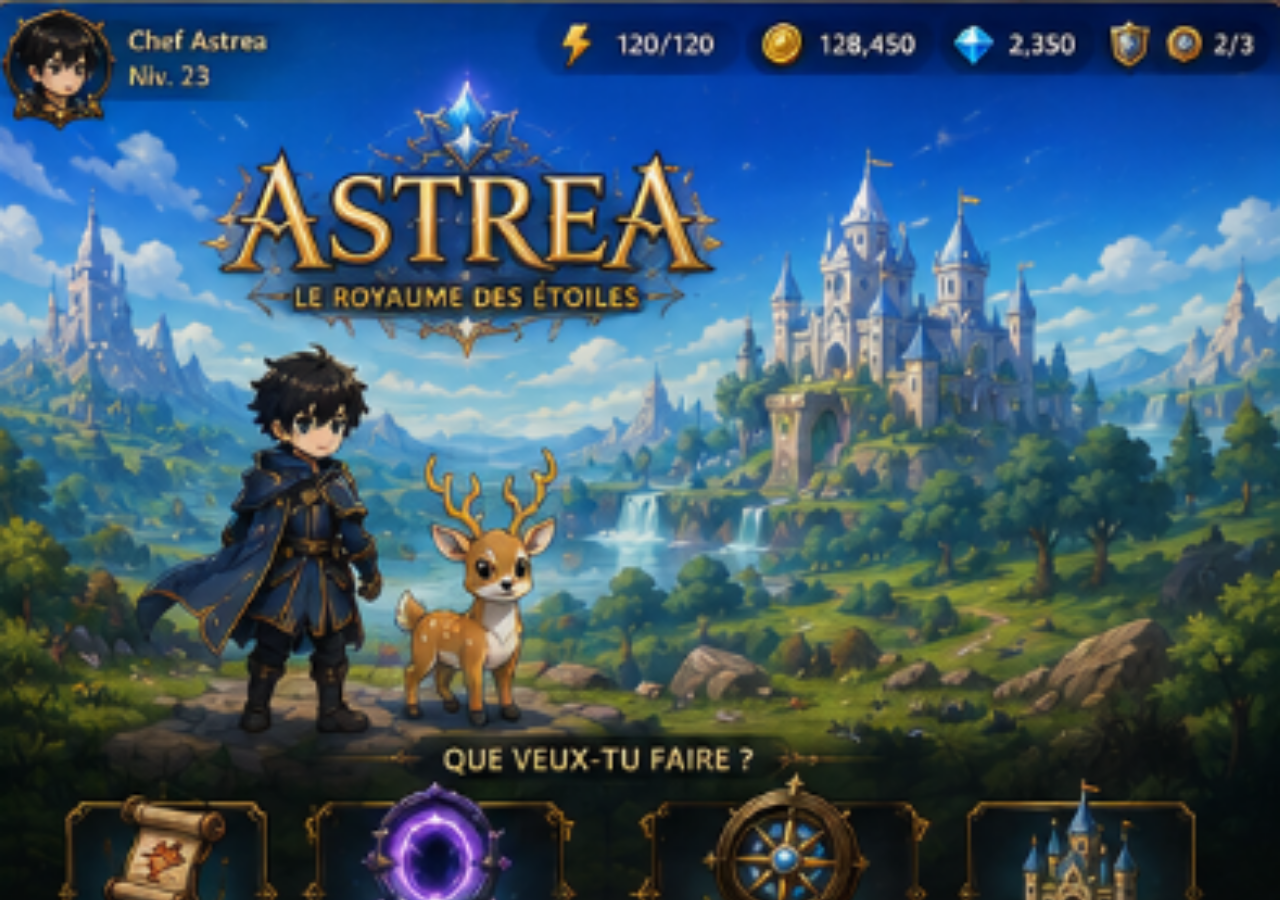
==== index.html @ 2fd3543c "Add files via upload" ====
<!doctype html>
<html lang="fr">
<head>
  <meta charset="UTF-8">
  <meta name="viewport" content="width=device-width, initial-scale=1, viewport-fit=cover">
  <meta name="theme-color" content="#06162b">
  <meta name="color-scheme" content="dark">
  <title>Astrea — Le Royaume des Étoiles</title>
  <link rel="stylesheet" href="styles.css">
</head>
<body>
  <main class="home-screen" aria-label="Accueil d’Astrea — Le Royaume des Étoiles">
    <img
      class="home-screen__image"
      src="assets/astrea-home.png"
      alt="Page d’accueil d’Astrea — Le Royaume des Étoiles"
      width="393"
      height="310"
      draggable="false"
    >
  </main>
  <script src="script.js"></script>
</body>
</html>
---- styles.css ----
:root {
  color-scheme: dark;
  background: #06162b;
}

* {
  box-sizing: border-box;
}

html,
body {
  width: 100%;
  height: 100%;
  margin: 0;
  overflow: hidden;
  background: #06162b;
}

body {
  min-height: 100svh;
}

.home-screen {
  display: grid;
  width: 100vw;
  height: 100vh;
  height: 100svh;
  place-items: center;
  overflow: hidden;
}

.home-screen__image {
  display: block;
  width: 100%;
  height: 100%;
  object-fit: contain;
  object-position: center;
  user-select: none;
  -webkit-user-drag: none;
}
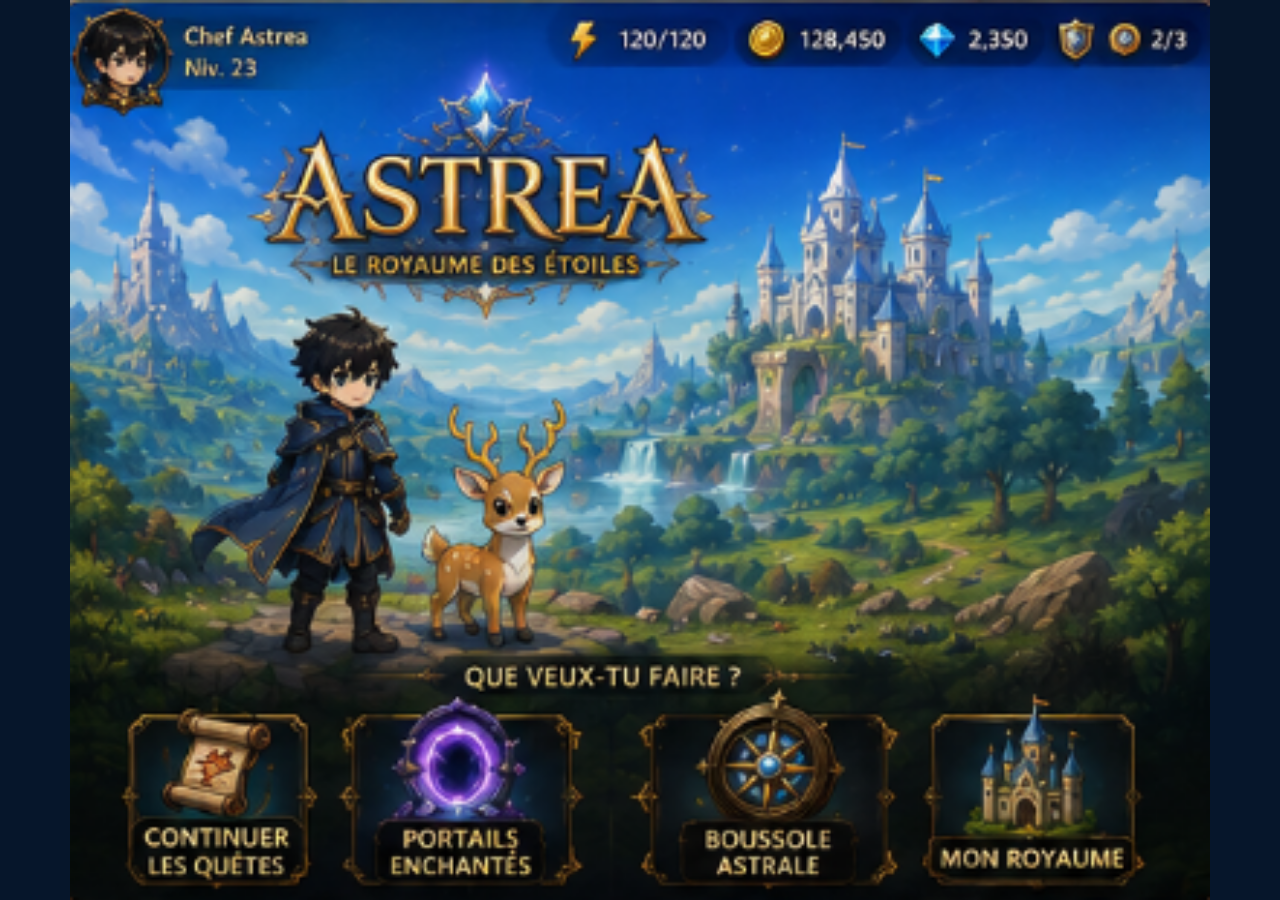
==== commit 751ccc66: "Add files via upload" ====
--- a/index.html
+++ b/index.html
@@ -4,21 +4,21 @@
   <meta charset="UTF-8">
   <meta name="viewport" content="width=device-width, initial-scale=1, viewport-fit=cover">
   <meta name="theme-color" content="#06162b">
-  <meta name="color-scheme" content="dark">
   <title>Astrea — Le Royaume des Étoiles</title>
-  <link rel="stylesheet" href="styles.css">
+  <link rel="stylesheet" href="styles.css?v=2">
 </head>
 <body>
-  <main class="home-screen" aria-label="Accueil d’Astrea — Le Royaume des Étoiles">
-    <img
-      class="home-screen__image"
-      src="assets/astrea-home.png"
-      alt="Page d’accueil d’Astrea — Le Royaume des Étoiles"
-      width="393"
-      height="310"
-      draggable="false"
-    >
+  <main class="screen" aria-label="Accueil d’Astrea — Le Royaume des Étoiles">
+    <div class="screen__frame">
+      <img
+        class="screen__image"
+        src="assets/astrea-home.png"
+        alt="Page d’accueil d’Astrea — Le Royaume des Étoiles"
+        width="393"
+        height="310"
+        draggable="false"
+      >
+    </div>
   </main>
-  <script src="script.js"></script>
 </body>
 </html>
--- a/styles.css
+++ b/styles.css
@@ -1,5 +1,4 @@
 :root {
-  color-scheme: dark;
   background: #06162b;
 }
 
@@ -10,31 +9,39 @@
 html,
 body {
   width: 100%;
+  min-width: 100%;
   height: 100%;
+  min-height: 100%;
   margin: 0;
   overflow: hidden;
   background: #06162b;
 }
 
-body {
-  min-height: 100svh;
-}
-
-.home-screen {
+.screen {
   display: grid;
   width: 100vw;
   height: 100vh;
-  height: 100svh;
+  height: 100dvh;
   place-items: center;
   overflow: hidden;
 }
 
-.home-screen__image {
+/*
+  La référence mesure 393 × 310.
+  Le cadre conserve strictement ce ratio et choisit la plus grande taille
+  qui tient entièrement dans la fenêtre : aucune coupe, aucun étirement.
+*/
+.screen__frame {
+  width: min(100vw, calc(100vh * 393 / 310));
+  width: min(100vw, calc(100dvh * 393 / 310));
+  aspect-ratio: 393 / 310;
+  flex: none;
+}
+
+.screen__image {
   display: block;
   width: 100%;
   height: 100%;
-  object-fit: contain;
-  object-position: center;
   user-select: none;
   -webkit-user-drag: none;
 }
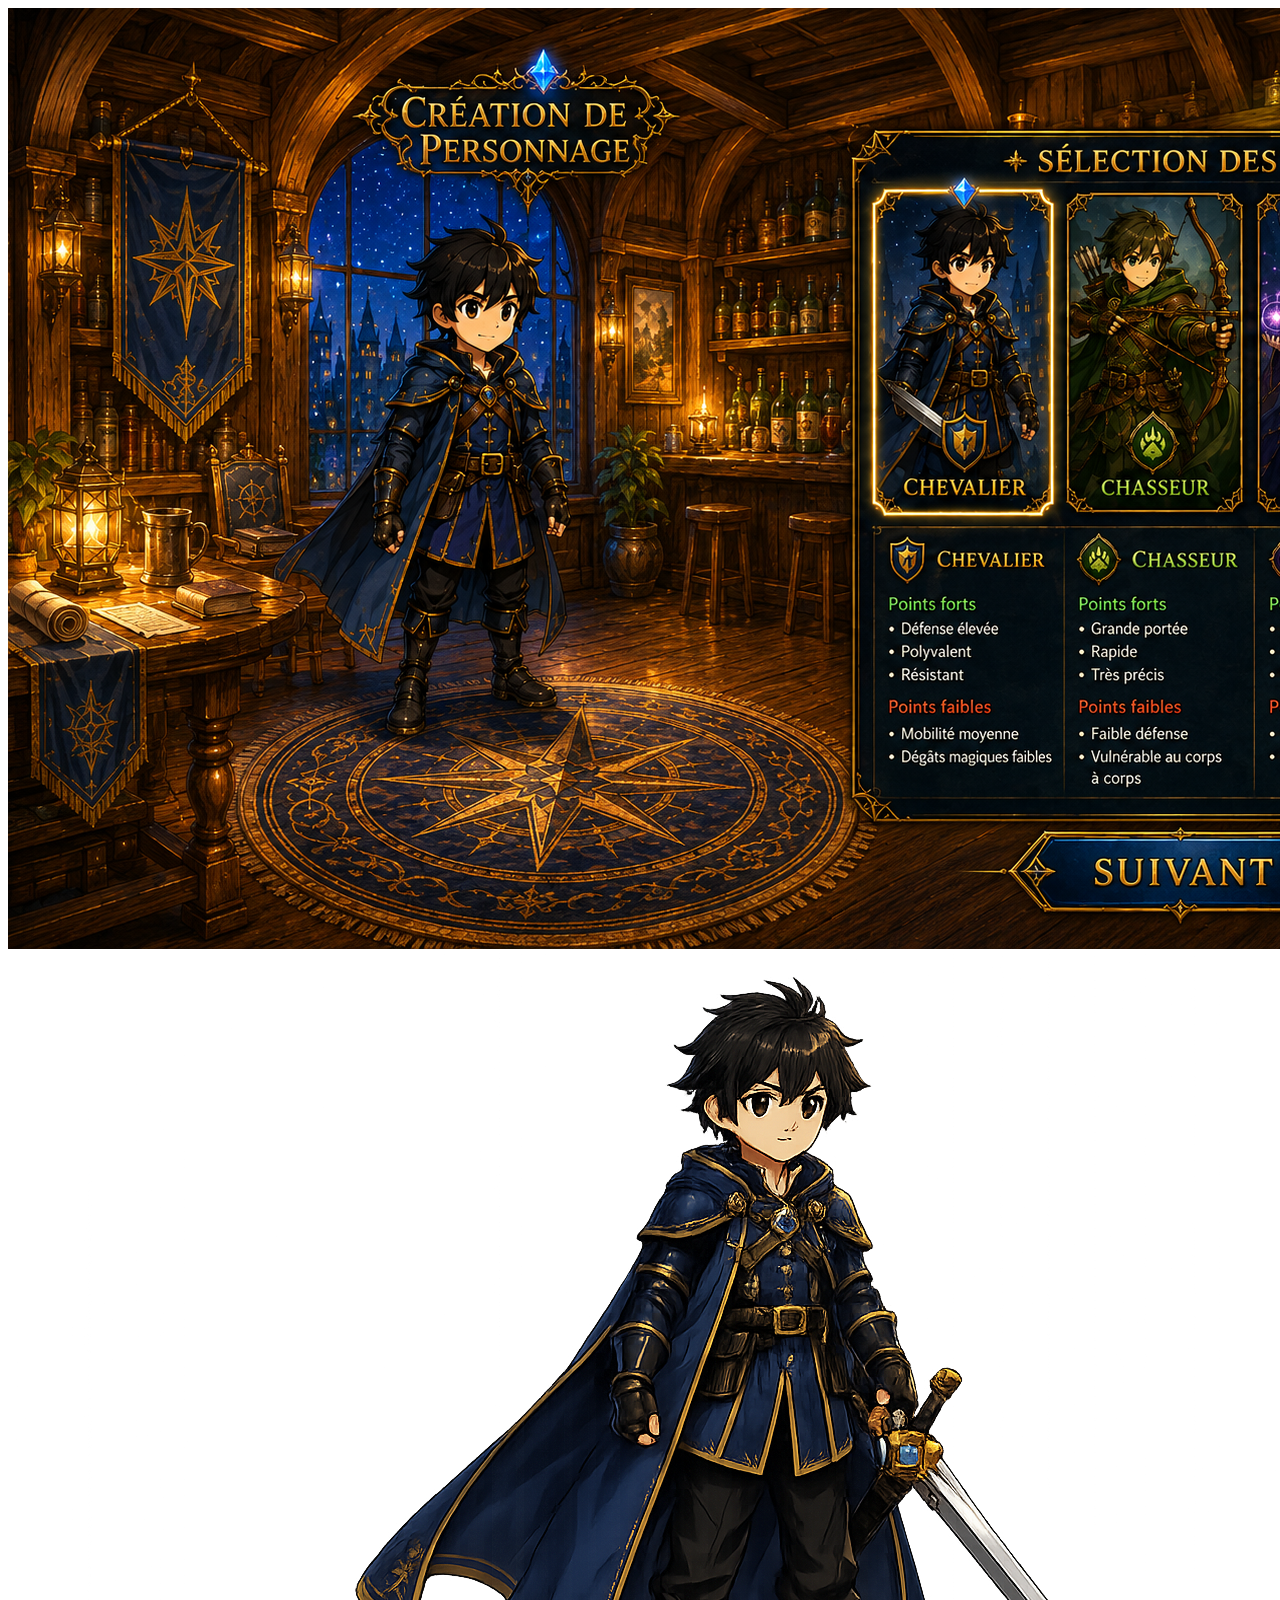
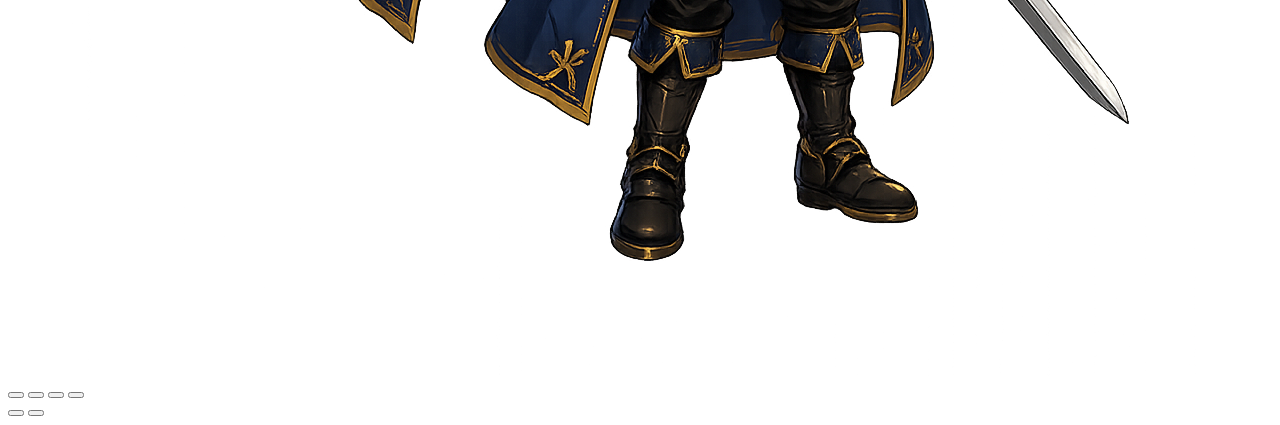
==== commit 1307d9a3: "Add files via upload" ====
--- a/index.html
+++ b/index.html
@@ -1,24 +1,48 @@
 <!doctype html>
 <html lang="fr">
 <head>
-  <meta charset="UTF-8">
-  <meta name="viewport" content="width=device-width, initial-scale=1, viewport-fit=cover">
-  <meta name="theme-color" content="#06162b">
-  <title>Astrea — Le Royaume des Étoiles</title>
-  <link rel="stylesheet" href="styles.css?v=2">
+  <meta charset="utf-8" />
+  <meta name="viewport" content="width=device-width, initial-scale=1" />
+  <meta name="theme-color" content="#07152a" />
+  <title>Astrea — Sélection des classes</title>
+  <link rel="stylesheet" href="styles.css" />
 </head>
 <body>
-  <main class="screen" aria-label="Accueil d’Astrea — Le Royaume des Étoiles">
-    <div class="screen__frame">
+  <main class="page" aria-label="Création de personnage Astrea">
+    <section class="game" id="game" aria-label="Sélection des classes">
       <img
-        class="screen__image"
-        src="assets/astrea-home.png"
-        alt="Page d’accueil d’Astrea — Le Royaume des Étoiles"
-        width="393"
-        height="310"
+        class="background"
+        src="assets/background-character-selection.png"
+        alt="Écran de création de personnage dans une taverne, avec quatre classes à sélectionner"
         draggable="false"
-      >
-    </div>
+      />
+
+      <div class="stage-glow" id="stageGlow" aria-hidden="true"></div>
+
+      <div class="character-stage" aria-live="polite">
+        <img
+          id="selectedCharacter"
+          class="character character--knight"
+          src="assets/class-knight.png"
+          alt="Chevalier sélectionné"
+          draggable="false"
+        />
+      </div>
+
+      <div class="class-buttons" aria-label="Choisir une classe">
+        <button class="class-hitbox is-selected" data-class="knight" aria-label="Sélectionner le Chevalier" aria-pressed="true"></button>
+        <button class="class-hitbox" data-class="hunter" aria-label="Sélectionner le Chasseur" aria-pressed="false"></button>
+        <button class="class-hitbox" data-class="wizard" aria-label="Sélectionner le Sorcier" aria-pressed="false"></button>
+        <button class="class-hitbox" data-class="sage" aria-label="Sélectionner le Sage" aria-pressed="false"></button>
+      </div>
+
+      <button class="nav-hitbox nav-hitbox--next" id="nextButton" aria-label="Valider la classe et continuer"></button>
+      <button class="nav-hitbox nav-hitbox--back" id="backButton" aria-label="Retour"></button>
+
+      <div class="toast" id="toast" role="status" aria-live="polite"></div>
+    </section>
   </main>
+
+  <script src="script.js"></script>
 </body>
 </html>
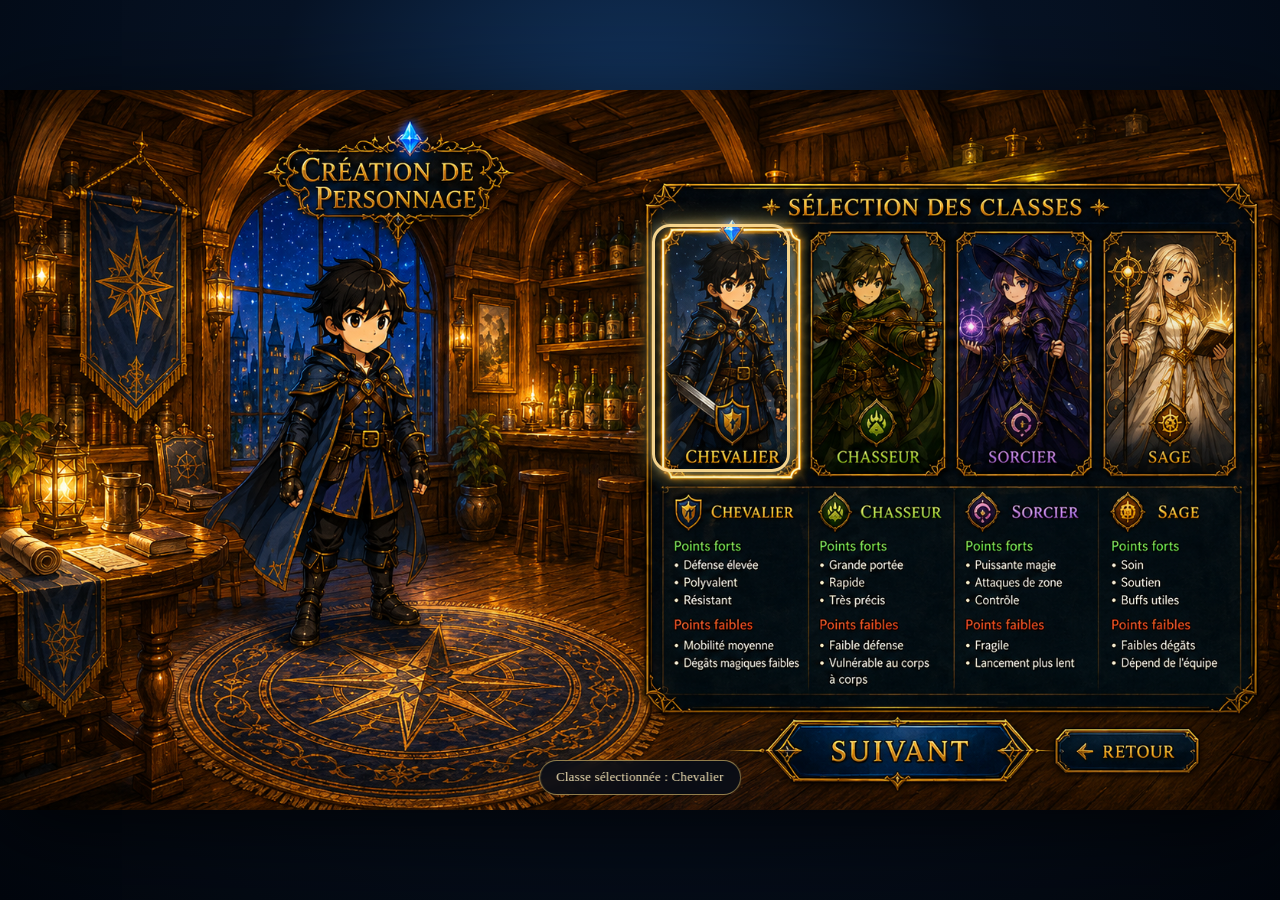
==== commit 45cc3e72: "Add files via upload" ====
--- a/index.html
+++ b/index.html
@@ -1,48 +1,35 @@
 <!doctype html>
 <html lang="fr">
 <head>
-  <meta charset="utf-8" />
-  <meta name="viewport" content="width=device-width, initial-scale=1" />
-  <meta name="theme-color" content="#07152a" />
+  <meta charset="utf-8">
+  <meta name="viewport" content="width=device-width, initial-scale=1">
   <title>Astrea — Sélection des classes</title>
-  <link rel="stylesheet" href="styles.css" />
+  <meta name="theme-color" content="#07152a">
+  <link rel="stylesheet" href="css/styles.css">
 </head>
 <body>
-  <main class="page" aria-label="Création de personnage Astrea">
-    <section class="game" id="game" aria-label="Sélection des classes">
-      <img
-        class="background"
-        src="assets/background-character-selection.png"
-        alt="Écran de création de personnage dans une taverne, avec quatre classes à sélectionner"
-        draggable="false"
-      />
+  <main class="app-shell">
+    <section class="screen screen--class" aria-label="Création de personnage">
+      <div class="screen-bg" style="background-image:url('assets/background-character-selection.png')"></div>
 
-      <div class="stage-glow" id="stageGlow" aria-hidden="true"></div>
-
-      <div class="character-stage" aria-live="polite">
-        <img
-          id="selectedCharacter"
-          class="character character--knight"
-          src="assets/class-knight.png"
-          alt="Chevalier sélectionné"
-          draggable="false"
-        />
+      <div class="stage-mask" id="stageMask" aria-hidden="true"></div>
+      <div class="hero-stage" aria-live="polite">
+        <img id="heroImage" class="hero-image hero-image--hidden" alt="">
       </div>
 
-      <div class="class-buttons" aria-label="Choisir une classe">
-        <button class="class-hitbox is-selected" data-class="knight" aria-label="Sélectionner le Chevalier" aria-pressed="true"></button>
-        <button class="class-hitbox" data-class="hunter" aria-label="Sélectionner le Chasseur" aria-pressed="false"></button>
-        <button class="class-hitbox" data-class="wizard" aria-label="Sélectionner le Sorcier" aria-pressed="false"></button>
-        <button class="class-hitbox" data-class="sage" aria-label="Sélectionner le Sage" aria-pressed="false"></button>
+      <div class="hotspots hotspots--classes" aria-label="Choix de la classe">
+        <button class="hotspot class-card is-selected" data-class="knight" aria-label="Choisir le Chevalier" title="Choisir le Chevalier"></button>
+        <button class="hotspot class-card" data-class="hunter" aria-label="Choisir le Chasseur" title="Choisir le Chasseur"></button>
+        <button class="hotspot class-card" data-class="wizard" aria-label="Choisir le Sorcier" title="Choisir le Sorcier"></button>
+        <button class="hotspot class-card" data-class="sage" aria-label="Choisir le Sage" title="Choisir le Sage"></button>
       </div>
 
-      <button class="nav-hitbox nav-hitbox--next" id="nextButton" aria-label="Valider la classe et continuer"></button>
-      <button class="nav-hitbox nav-hitbox--back" id="backButton" aria-label="Retour"></button>
+      <button id="nextButton" class="hotspot nav-button nav-button--next" aria-label="Continuer vers la sélection du compagnon" title="Continuer"></button>
+      <button id="backButton" class="hotspot nav-button nav-button--back" aria-label="Retour" title="Retour"></button>
 
-      <div class="toast" id="toast" role="status" aria-live="polite"></div>
+      <div class="selection-chip" id="selectionChip">Classe sélectionnée : Chevalier</div>
     </section>
   </main>
-
-  <script src="script.js"></script>
+  <script src="js/class-selection.js"></script>
 </body>
 </html>
--- a/css/styles.css
+++ b/css/styles.css
@@ -0,0 +1,182 @@
+
+:root {
+  --gold: #ffd77b;
+  --gold-soft: rgba(255, 218, 114, .55);
+  --focus: #fff0b3;
+  --bg: #02060d;
+}
+* { box-sizing: border-box; }
+html, body { margin: 0; min-height: 100%; background: #02060d; }
+body {
+  font-family: Georgia, "Times New Roman", serif;
+  overflow: hidden;
+}
+button { font: inherit; }
+.app-shell {
+  min-height: 100vh;
+  display: grid;
+  place-items: center;
+  background: radial-gradient(circle at 50% 20%, #143a69 0%, #061224 40%, #02060d 100%);
+}
+.screen {
+  position: relative;
+  width: min(100vw, calc(100vh * 1672 / 941));
+  aspect-ratio: 1672 / 941;
+  overflow: hidden;
+  box-shadow: 0 20px 80px rgba(0,0,0,.7);
+  background: #081526;
+  isolation: isolate;
+}
+.screen-bg {
+  position: absolute;
+  inset: 0;
+  background-repeat: no-repeat;
+  background-position: center;
+  background-size: cover;
+  pointer-events: none;
+}
+.hero-stage {
+  position: absolute;
+  left: 6.2%;
+  top: 16.5%;
+  width: 41%;
+  height: 63.2%;
+  z-index: 2;
+  pointer-events: none;
+}
+.hero-stage--pet {
+  left: 8.2%;
+  top: 22.5%;
+  width: 33%;
+  height: 52%;
+}
+.stage-mask {
+  position: absolute;
+  left: 8%;
+  top: 14.5%;
+  width: 36%;
+  height: 60%;
+  border-radius: 30px;
+  opacity: 0;
+  z-index: 1;
+  pointer-events: none;
+  transition: opacity .22s ease, background .22s ease;
+  background: radial-gradient(circle at 50% 45%, rgba(6,10,20,.98) 0%, rgba(6,10,20,.96) 54%, rgba(6,10,20,.75) 72%, rgba(6,10,20,0) 100%);
+  filter: blur(1px);
+}
+.stage-mask.is-visible { opacity: 1; }
+.stage-mask--pet {
+  left: 8.5%;
+  top: 20%;
+  width: 30%;
+  height: 46%;
+  background: radial-gradient(circle at 50% 45%, rgba(42,20,4,.98) 0%, rgba(42,20,4,.94) 56%, rgba(42,20,4,.55) 74%, rgba(42,20,4,0) 100%);
+}
+.hero-image {
+  position: absolute;
+  left: 50%;
+  bottom: 0;
+  transform: translateX(-50%);
+  filter: drop-shadow(0 18px 18px rgba(0,0,0,.55));
+  transition: opacity .18s ease, transform .18s ease;
+}
+.hero-image--hidden { opacity: 0; }
+.hero-image.is-visible { opacity: 1; }
+.hero-image[data-class="hunter"] { height: 97%; width: auto; left: 49%; }
+.hero-image[data-class="wizard"] { height: 100%; width: auto; left: 51%; }
+.hero-image[data-class="sage"] { height: 100%; width: auto; left: 50%; }
+.hero-image[data-pet="tiger"] { height: 86%; width: auto; left: 50%; }
+.hero-image[data-pet="gelapuf"] { height: 88%; width: auto; left: 50%; }
+.hero-image[data-pet="deer"] { height: 92%; width: auto; left: 50%; }
+
+.hotspot {
+  position: absolute;
+  background: transparent;
+  border: 0;
+  padding: 0;
+  margin: 0;
+  cursor: pointer;
+  z-index: 5;
+  border-radius: 18px;
+  -webkit-tap-highlight-color: transparent;
+}
+.hotspot:focus-visible {
+  outline: 3px solid var(--focus);
+  outline-offset: 2px;
+}
+.class-card, .pet-card {
+  top: 18.6%;
+  width: 10.8%;
+  height: 34.5%;
+}
+.class-card:nth-child(1) { left: 50.9%; }
+.class-card:nth-child(2) { left: 62.4%; }
+.class-card:nth-child(3) { left: 73.9%; }
+.class-card:nth-child(4) { left: 85.0%; }
+.pet-card {
+  top: 19.8%;
+  height: 33.2%;
+  width: 14.6%;
+}
+.pet-card:nth-child(1) { left: 48.1%; }
+.pet-card:nth-child(2) { left: 63.4%; }
+.pet-card:nth-child(3) { left: 78.5%; }
+.class-card::after, .pet-card::after, .nav-button::after {
+  content: "";
+  position: absolute;
+  inset: 0;
+  border-radius: inherit;
+  transition: opacity .18s ease, box-shadow .18s ease, background .18s ease;
+  opacity: 0;
+}
+.class-card:hover::after,
+.class-card:focus-visible::after,
+.class-card.is-selected::after,
+.pet-card:hover::after,
+.pet-card:focus-visible::after,
+.pet-card.is-selected::after {
+  opacity: 1;
+  box-shadow: inset 0 0 0 3px rgba(255,221,146,.95), 0 0 22px rgba(255,211,97,.6), 0 0 10px rgba(96,164,255,.25);
+  background: linear-gradient(180deg, rgba(255,240,192,.06), rgba(8,13,31,.02));
+}
+.class-card:not(.is-selected), .pet-card:not(.is-selected) {
+  background: rgba(0,0,0,.05);
+}
+.nav-button--next {
+  left: 59.6%;
+  top: 86.2%;
+  width: 20.3%;
+  height: 9.15%;
+  border-radius: 999px;
+}
+.nav-button--back {
+  left: 81.2%;
+  top: 87.45%;
+  width: 11.8%;
+  height: 6.9%;
+  border-radius: 999px;
+}
+.nav-button:hover::after, .nav-button:focus-visible::after {
+  opacity: 1;
+  box-shadow: inset 0 0 0 2px rgba(255,222,139,.9), 0 0 18px rgba(255,205,82,.5);
+}
+.selection-chip {
+  position: absolute;
+  left: 50%;
+  bottom: 2.1%;
+  transform: translateX(-50%);
+  z-index: 9;
+  padding: .55rem 1rem;
+  max-width: 70%;
+  background: rgba(5,12,24,.84);
+  color: #fcebbb;
+  border: 1px solid rgba(255,218,123,.55);
+  border-radius: 999px;
+  font-size: clamp(12px, 1vw, 17px);
+  letter-spacing: .02em;
+  text-align: center;
+  backdrop-filter: blur(4px);
+}
+@media (max-width: 980px) {
+  .selection-chip { bottom: 1.5%; max-width: 86%; }
+}
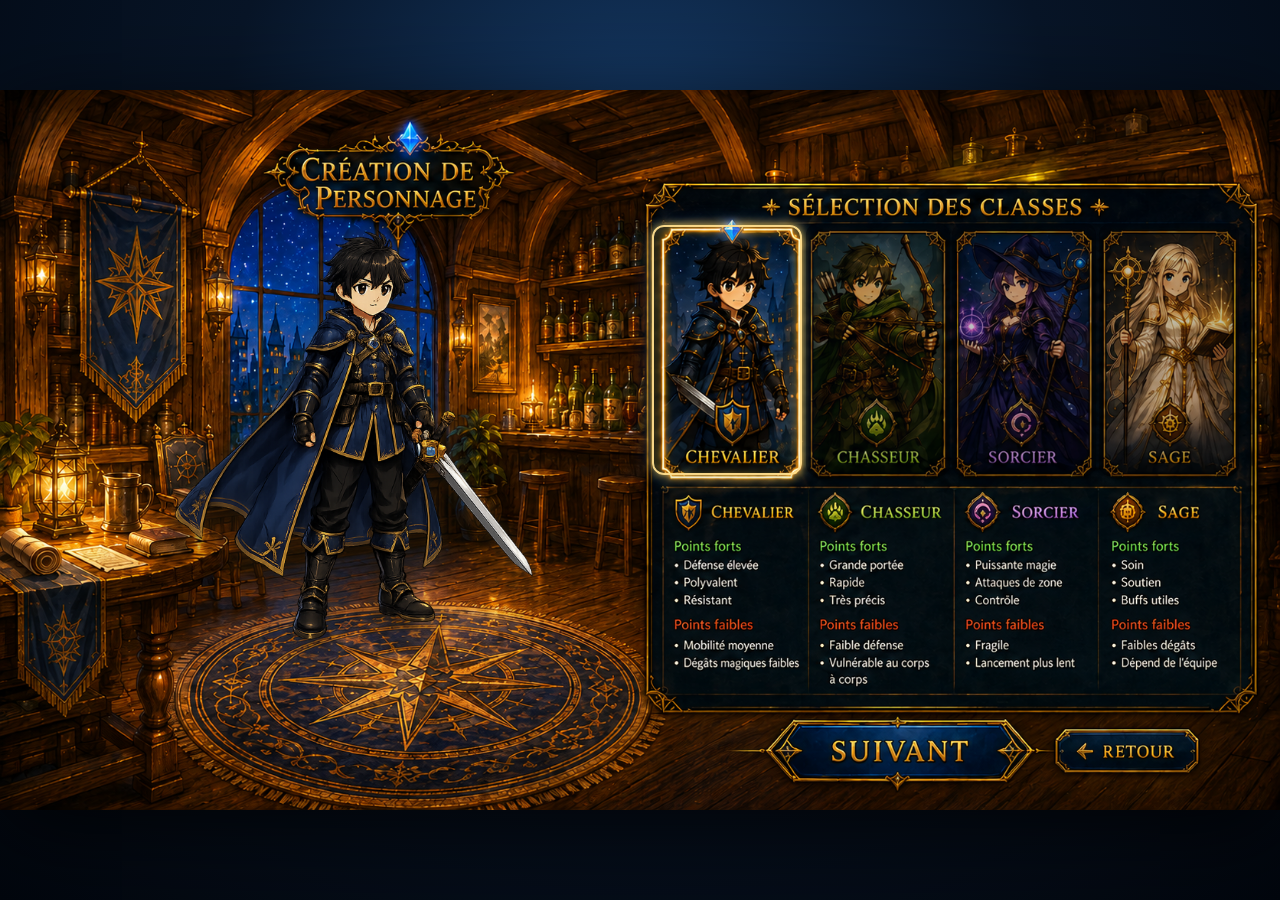
==== commit 37941c69: "Add files via upload" ====
--- a/index.html
+++ b/index.html
@@ -3,31 +3,37 @@
 <head>
   <meta charset="utf-8">
   <meta name="viewport" content="width=device-width, initial-scale=1">
+  <meta name="theme-color" content="#07152a">
   <title>Astrea — Sélection des classes</title>
-  <meta name="theme-color" content="#07152a">
   <link rel="stylesheet" href="css/styles.css">
 </head>
 <body>
   <main class="app-shell">
     <section class="screen screen--class" aria-label="Création de personnage">
-      <div class="screen-bg" style="background-image:url('assets/background-character-selection.png')"></div>
+      <div class="screen-bg screen-bg--class" aria-hidden="true"></div>
 
-      <div class="stage-mask" id="stageMask" aria-hidden="true"></div>
       <div class="hero-stage" aria-live="polite">
-        <img id="heroImage" class="hero-image hero-image--hidden" alt="">
+        <img
+          id="heroImage"
+          class="hero-image is-visible"
+          src="assets/class-knight.png"
+          data-class="knight"
+          alt="Chevalier sélectionné"
+          draggable="false"
+        >
       </div>
 
-      <div class="hotspots hotspots--classes" aria-label="Choix de la classe">
-        <button class="hotspot class-card is-selected" data-class="knight" aria-label="Choisir le Chevalier" title="Choisir le Chevalier"></button>
-        <button class="hotspot class-card" data-class="hunter" aria-label="Choisir le Chasseur" title="Choisir le Chasseur"></button>
-        <button class="hotspot class-card" data-class="wizard" aria-label="Choisir le Sorcier" title="Choisir le Sorcier"></button>
-        <button class="hotspot class-card" data-class="sage" aria-label="Choisir le Sage" title="Choisir le Sage"></button>
+      <div class="hotspots hotspots--classes" aria-label="Choisir une classe">
+        <button class="hotspot class-card is-selected" data-class="knight" aria-label="Choisir le Chevalier" aria-pressed="true"></button>
+        <button class="hotspot class-card" data-class="hunter" aria-label="Choisir le Chasseur" aria-pressed="false"></button>
+        <button class="hotspot class-card" data-class="wizard" aria-label="Choisir le Sorcier" aria-pressed="false"></button>
+        <button class="hotspot class-card" data-class="sage" aria-label="Choisir le Sage" aria-pressed="false"></button>
       </div>
 
-      <button id="nextButton" class="hotspot nav-button nav-button--next" aria-label="Continuer vers la sélection du compagnon" title="Continuer"></button>
-      <button id="backButton" class="hotspot nav-button nav-button--back" aria-label="Retour" title="Retour"></button>
+      <button id="nextButton" class="hotspot nav-button nav-button--next" aria-label="Continuer vers la sélection du compagnon"></button>
+      <button id="backButton" class="hotspot nav-button nav-button--back" aria-label="Retour"></button>
 
-      <div class="selection-chip" id="selectionChip">Classe sélectionnée : Chevalier</div>
+      <p id="selectionStatus" class="sr-only" aria-live="polite">Chevalier sélectionné</p>
     </section>
   </main>
   <script src="js/class-selection.js"></script>
--- a/css/styles.css
+++ b/css/styles.css
@@ -1,134 +1,187 @@
-
 :root {
   --gold: #ffd77b;
-  --gold-soft: rgba(255, 218, 114, .55);
-  --focus: #fff0b3;
-  --bg: #02060d;
-}
-* { box-sizing: border-box; }
-html, body { margin: 0; min-height: 100%; background: #02060d; }
+  --focus: #fff2b6;
+}
+
+* {
+  box-sizing: border-box;
+}
+
+html,
 body {
+  width: 100%;
+  min-height: 100%;
+  margin: 0;
+  background: #02060d;
+}
+
+body {
+  overflow: hidden;
   font-family: Georgia, "Times New Roman", serif;
-  overflow: hidden;
-}
-button { font: inherit; }
+}
+
+button {
+  font: inherit;
+}
+
 .app-shell {
   min-height: 100vh;
   display: grid;
   place-items: center;
-  background: radial-gradient(circle at 50% 20%, #143a69 0%, #061224 40%, #02060d 100%);
-}
+  background: radial-gradient(circle at 50% 18%, #153b69 0%, #071426 43%, #02060d 100%);
+}
+
 .screen {
   position: relative;
   width: min(100vw, calc(100vh * 1672 / 941));
   aspect-ratio: 1672 / 941;
   overflow: hidden;
-  box-shadow: 0 20px 80px rgba(0,0,0,.7);
+  isolation: isolate;
   background: #081526;
-  isolation: isolate;
-}
+  box-shadow: 0 20px 80px rgba(0, 0, 0, 0.72);
+  user-select: none;
+}
+
 .screen-bg {
   position: absolute;
   inset: 0;
+  z-index: 0;
   background-repeat: no-repeat;
   background-position: center;
   background-size: cover;
   pointer-events: none;
 }
+
+.screen-bg--class {
+  background-image: url("../assets/background-character-selection.png");
+}
+
+.screen--companion .screen-bg {
+  background-image: url("../assets/background-companion-selection.png") !important;
+}
+
+/* Tous les héros utilisent le même canevas transparent, la même hauteur et la
+   même ligne de sol. Les pieds restent donc alignés sur le tapis. */
 .hero-stage {
   position: absolute;
-  left: 6.2%;
-  top: 16.5%;
-  width: 41%;
-  height: 63.2%;
   z-index: 2;
+  left: 11.5%;
+  top: 14.8%;
+  width: 33%;
+  height: 64.2%;
   pointer-events: none;
-}
-.hero-stage--pet {
-  left: 8.2%;
-  top: 22.5%;
-  width: 33%;
-  height: 52%;
-}
-.stage-mask {
-  position: absolute;
-  left: 8%;
-  top: 14.5%;
-  width: 36%;
-  height: 60%;
-  border-radius: 30px;
-  opacity: 0;
-  z-index: 1;
-  pointer-events: none;
-  transition: opacity .22s ease, background .22s ease;
-  background: radial-gradient(circle at 50% 45%, rgba(6,10,20,.98) 0%, rgba(6,10,20,.96) 54%, rgba(6,10,20,.75) 72%, rgba(6,10,20,0) 100%);
-  filter: blur(1px);
-}
-.stage-mask.is-visible { opacity: 1; }
-.stage-mask--pet {
-  left: 8.5%;
-  top: 20%;
-  width: 30%;
-  height: 46%;
-  background: radial-gradient(circle at 50% 45%, rgba(42,20,4,.98) 0%, rgba(42,20,4,.94) 56%, rgba(42,20,4,.55) 74%, rgba(42,20,4,0) 100%);
-}
+  overflow: visible;
+}
+
 .hero-image {
   position: absolute;
   left: 50%;
   bottom: 0;
-  transform: translateX(-50%);
-  filter: drop-shadow(0 18px 18px rgba(0,0,0,.55));
-  transition: opacity .18s ease, transform .18s ease;
-}
-.hero-image--hidden { opacity: 0; }
-.hero-image.is-visible { opacity: 1; }
-.hero-image[data-class="hunter"] { height: 97%; width: auto; left: 49%; }
-.hero-image[data-class="wizard"] { height: 100%; width: auto; left: 51%; }
-.hero-image[data-class="sage"] { height: 100%; width: auto; left: 50%; }
-.hero-image[data-pet="tiger"] { height: 86%; width: auto; left: 50%; }
-.hero-image[data-pet="gelapuf"] { height: 88%; width: auto; left: 50%; }
-.hero-image[data-pet="deer"] { height: 92%; width: auto; left: 50%; }
+  height: 100%;
+  width: auto;
+  max-width: none;
+  transform: translateX(-50%) translateY(0.7%) scale(0.985);
+  transform-origin: 50% 92%;
+  opacity: 0;
+  object-fit: contain;
+  filter:
+    drop-shadow(0 17px 15px rgba(0, 0, 0, 0.56))
+    drop-shadow(0 0 7px rgba(255, 205, 102, 0.12));
+  transition: opacity 150ms ease, transform 180ms ease;
+}
+
+.hero-image.is-visible {
+  opacity: 1;
+  transform: translateX(-50%) translateY(0) scale(1);
+}
+
+/* Petits recentrages visuels, sans modifier la taille ni le niveau des pieds. */
+.hero-image[data-class="knight"] { left: 49%; }
+.hero-image[data-class="hunter"] { left: 50%; }
+.hero-image[data-class="wizard"] { left: 50.5%; }
+.hero-image[data-class="sage"] { left: 52%; }
 
 .hotspot {
   position: absolute;
+  z-index: 6;
+  margin: 0;
+  padding: 0;
+  border: 0;
   background: transparent;
-  border: 0;
-  padding: 0;
-  margin: 0;
   cursor: pointer;
-  z-index: 5;
-  border-radius: 18px;
   -webkit-tap-highlight-color: transparent;
 }
+
 .hotspot:focus-visible {
   outline: 3px solid var(--focus);
   outline-offset: 2px;
 }
-.class-card, .pet-card {
-  top: 18.6%;
-  width: 10.8%;
-  height: 34.5%;
-}
-.class-card:nth-child(1) { left: 50.9%; }
-.class-card:nth-child(2) { left: 62.4%; }
-.class-card:nth-child(3) { left: 73.9%; }
-.class-card:nth-child(4) { left: 85.0%; }
-.pet-card {
-  top: 19.8%;
-  height: 33.2%;
-  width: 14.6%;
-}
-.pet-card:nth-child(1) { left: 48.1%; }
-.pet-card:nth-child(2) { left: 63.4%; }
-.pet-card:nth-child(3) { left: 78.5%; }
-.class-card::after, .pet-card::after, .nav-button::after {
+
+/* Coordonnées recalées sur les quatre cadres visibles de l'image 1672 × 941. */
+.class-card {
+  top: 18.55%;
+  height: 35.05%;
+  border-radius: 12px;
+}
+
+.class-card:nth-child(1) {
+  left: 50.85%;
+  width: 11.85%;
+}
+
+.class-card:nth-child(2) {
+  left: 62.95%;
+  width: 11.30%;
+}
+
+.class-card:nth-child(3) {
+  left: 74.35%;
+  width: 11.30%;
+}
+
+.class-card:nth-child(4) {
+  left: 85.85%;
+  width: 10.95%;
+}
+
+.class-card::before,
+.class-card::after,
+.pet-card::before,
+.pet-card::after,
+.nav-button::after {
   content: "";
   position: absolute;
   inset: 0;
   border-radius: inherit;
-  transition: opacity .18s ease, box-shadow .18s ease, background .18s ease;
-  opacity: 0;
-}
+  pointer-events: none;
+  transition: opacity 150ms ease, box-shadow 150ms ease, background 150ms ease;
+}
+
+/* Le cadre du chevalier est déjà lumineux dans l'illustration. Cet assombrissement
+   neutralise proprement les cartes non sélectionnées. */
+.class-card::before,
+.pet-card::before {
+  opacity: 0;
+  background: rgba(0, 4, 13, 0.25);
+  box-shadow: inset 0 0 22px rgba(0, 0, 0, 0.32);
+}
+
+.class-card:not(.is-selected)::before,
+.pet-card:not(.is-selected)::before {
+  opacity: 1;
+}
+
+.class-card::after,
+.pet-card::after {
+  inset: 0.5%;
+  opacity: 0;
+  border: max(2px, 0.16vw) solid rgba(255, 222, 141, 0.96);
+  box-shadow:
+    inset 0 0 16px rgba(255, 215, 105, 0.25),
+    0 0 10px rgba(255, 210, 90, 0.72),
+    0 0 22px rgba(61, 137, 255, 0.26);
+}
+
 .class-card:hover::after,
 .class-card:focus-visible::after,
 .class-card.is-selected::after,
@@ -136,47 +189,122 @@
 .pet-card:focus-visible::after,
 .pet-card.is-selected::after {
   opacity: 1;
-  box-shadow: inset 0 0 0 3px rgba(255,221,146,.95), 0 0 22px rgba(255,211,97,.6), 0 0 10px rgba(96,164,255,.25);
-  background: linear-gradient(180deg, rgba(255,240,192,.06), rgba(8,13,31,.02));
-}
-.class-card:not(.is-selected), .pet-card:not(.is-selected) {
-  background: rgba(0,0,0,.05);
-}
+}
+
+.nav-button {
+  border-radius: 999px;
+}
+
 .nav-button--next {
-  left: 59.6%;
-  top: 86.2%;
-  width: 20.3%;
-  height: 9.15%;
-  border-radius: 999px;
-}
+  left: 59.25%;
+  top: 86.25%;
+  width: 21.15%;
+  height: 9.55%;
+}
+
 .nav-button--back {
-  left: 81.2%;
+  left: 81.25%;
   top: 87.45%;
-  width: 11.8%;
-  height: 6.9%;
-  border-radius: 999px;
-}
-.nav-button:hover::after, .nav-button:focus-visible::after {
-  opacity: 1;
-  box-shadow: inset 0 0 0 2px rgba(255,222,139,.9), 0 0 18px rgba(255,205,82,.5);
-}
+  width: 11.55%;
+  height: 6.85%;
+}
+
+.nav-button::after {
+  opacity: 0;
+}
+
+.nav-button:hover::after,
+.nav-button:focus-visible::after {
+  opacity: 1;
+  box-shadow:
+    inset 0 0 0 2px rgba(255, 226, 151, 0.9),
+    inset 0 0 18px rgba(255, 214, 102, 0.18),
+    0 0 16px rgba(255, 203, 76, 0.54);
+}
+
+/* Écran compagnon conservé dans le ZIP. */
+.hero-stage--pet {
+  left: 8.2%;
+  top: 22.5%;
+  width: 33%;
+  height: 52%;
+}
+
+.hero-image[data-pet="tiger"] { height: 86%; }
+.hero-image[data-pet="gelapuf"] { height: 88%; }
+.hero-image[data-pet="deer"] { height: 92%; }
+
+.pet-card {
+  top: 19.8%;
+  height: 33.2%;
+  width: 14.6%;
+  border-radius: 12px;
+}
+
+.pet-card:nth-child(1) { left: 48.1%; }
+.pet-card:nth-child(2) { left: 63.4%; }
+.pet-card:nth-child(3) { left: 78.5%; }
+
+.sr-only {
+  position: absolute !important;
+  width: 1px !important;
+  height: 1px !important;
+  padding: 0 !important;
+  margin: -1px !important;
+  overflow: hidden !important;
+  clip: rect(0, 0, 0, 0) !important;
+  white-space: nowrap !important;
+  border: 0 !important;
+}
+
+@media (prefers-reduced-motion: reduce) {
+  .hero-image,
+  .class-card::before,
+  .class-card::after,
+  .pet-card::before,
+  .pet-card::after,
+  .nav-button::after {
+    transition: none;
+  }
+}
+
+/* Masque utilisé uniquement sur l'ancien écran compagnon, dont l'animal par
+   défaut est encore peint dans le décor. */
+.stage-mask {
+  position: absolute;
+  z-index: 1;
+  left: 8.5%;
+  top: 20%;
+  width: 30%;
+  height: 49%;
+  border-radius: 40%;
+  opacity: 0;
+  pointer-events: none;
+  background: radial-gradient(circle at 50% 46%, rgba(38, 19, 5, 0.98) 0 54%, rgba(38, 19, 5, 0.82) 67%, rgba(38, 19, 5, 0) 100%);
+  filter: blur(2px);
+  transition: opacity 160ms ease;
+}
+
+.stage-mask.is-visible {
+  opacity: 1;
+}
+
+.hero-image--hidden {
+  opacity: 0 !important;
+}
+
 .selection-chip {
   position: absolute;
+  z-index: 10;
   left: 50%;
   bottom: 2.1%;
+  max-width: 70%;
+  padding: 0.55rem 1rem;
   transform: translateX(-50%);
-  z-index: 9;
-  padding: .55rem 1rem;
-  max-width: 70%;
-  background: rgba(5,12,24,.84);
+  border: 1px solid rgba(255, 218, 123, 0.55);
+  border-radius: 999px;
   color: #fcebbb;
-  border: 1px solid rgba(255,218,123,.55);
-  border-radius: 999px;
+  background: rgba(5, 12, 24, 0.84);
   font-size: clamp(12px, 1vw, 17px);
-  letter-spacing: .02em;
   text-align: center;
-  backdrop-filter: blur(4px);
-}
-@media (max-width: 980px) {
-  .selection-chip { bottom: 1.5%; max-width: 86%; }
-}
+}
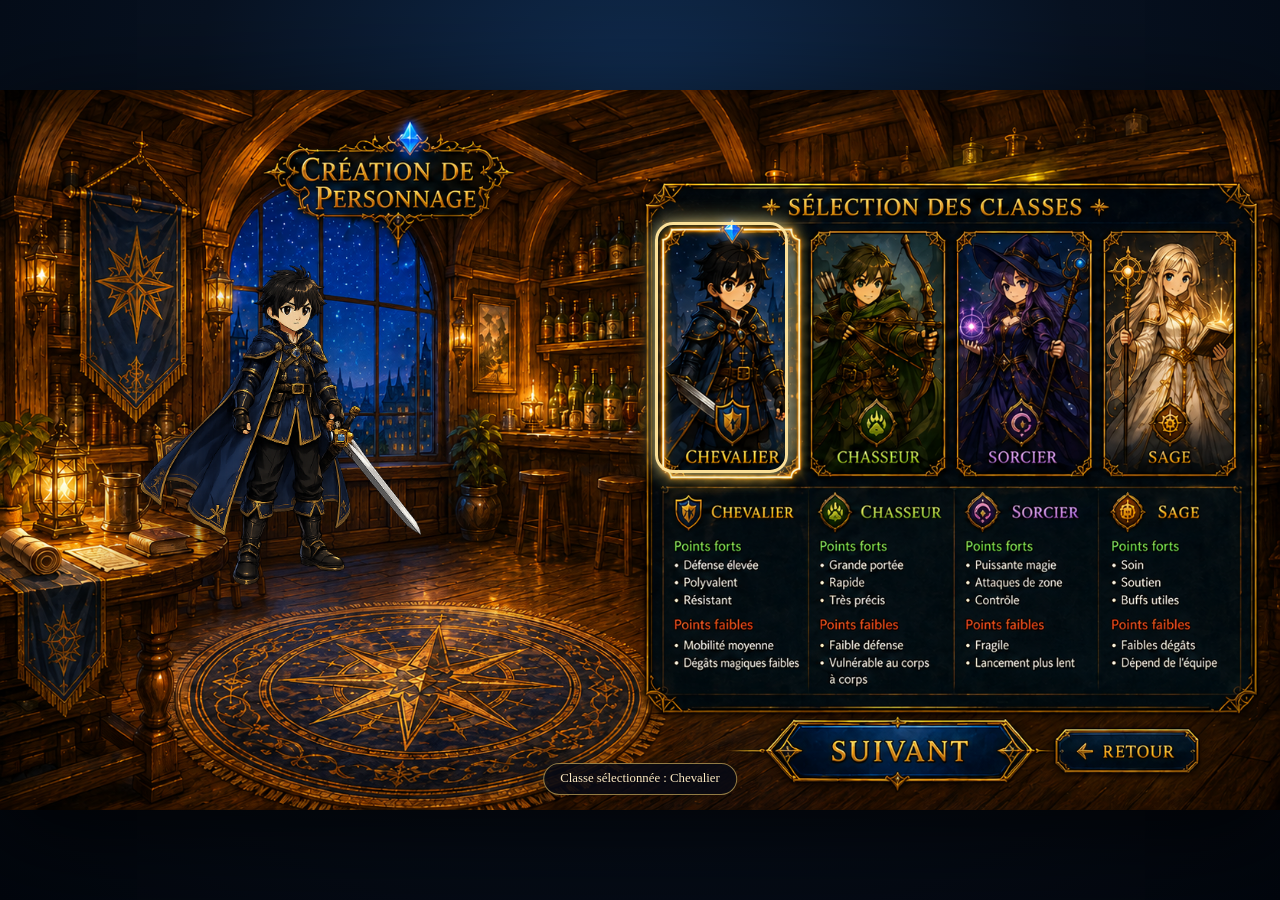
==== commit 157fd7f7: "Add files via upload" ====
--- a/index.html
+++ b/index.html
@@ -3,39 +3,26 @@
 <head>
   <meta charset="utf-8">
   <meta name="viewport" content="width=device-width, initial-scale=1">
-  <meta name="theme-color" content="#07152a">
   <title>Astrea — Sélection des classes</title>
   <link rel="stylesheet" href="css/styles.css">
 </head>
 <body>
   <main class="app-shell">
-    <section class="screen screen--class" aria-label="Création de personnage">
-      <div class="screen-bg screen-bg--class" aria-hidden="true"></div>
-
-      <div class="hero-stage" aria-live="polite">
-        <img
-          id="heroImage"
-          class="hero-image is-visible"
-          src="assets/class-knight.png"
-          data-class="knight"
-          alt="Chevalier sélectionné"
-          draggable="false"
-        >
+    <section class="screen" aria-label="Création de personnage">
+      <img class="screen-bg" src="assets/background-classes.png" alt="Création de personnage dans la taverne">
+      <div class="stage-shadow stage-shadow--class"></div>
+      <div class="stage stage--class"><img id="classSprite" class="sprite" alt=""></div>
+      <div class="hotspots class-hotspots">
+        <button class="card-btn class-btn" data-class="knight" aria-label="Chevalier"></button>
+        <button class="card-btn class-btn" data-class="hunter" aria-label="Chasseur"></button>
+        <button class="card-btn class-btn" data-class="wizard" aria-label="Sorcier"></button>
+        <button class="card-btn class-btn" data-class="sage" aria-label="Sage"></button>
       </div>
-
-      <div class="hotspots hotspots--classes" aria-label="Choisir une classe">
-        <button class="hotspot class-card is-selected" data-class="knight" aria-label="Choisir le Chevalier" aria-pressed="true"></button>
-        <button class="hotspot class-card" data-class="hunter" aria-label="Choisir le Chasseur" aria-pressed="false"></button>
-        <button class="hotspot class-card" data-class="wizard" aria-label="Choisir le Sorcier" aria-pressed="false"></button>
-        <button class="hotspot class-card" data-class="sage" aria-label="Choisir le Sage" aria-pressed="false"></button>
-      </div>
-
-      <button id="nextButton" class="hotspot nav-button nav-button--next" aria-label="Continuer vers la sélection du compagnon"></button>
-      <button id="backButton" class="hotspot nav-button nav-button--back" aria-label="Retour"></button>
-
-      <p id="selectionStatus" class="sr-only" aria-live="polite">Chevalier sélectionné</p>
+      <button id="classNext" class="nav-btn nav-btn--next" aria-label="Suivant"></button>
+      <button id="classBack" class="nav-btn nav-btn--back" aria-label="Retour"></button>
+      <div id="classStatus" class="status-pill"></div>
     </section>
   </main>
-  <script src="js/class-selection.js"></script>
+  <script src="js/classes.js"></script>
 </body>
 </html>
--- a/css/styles.css
+++ b/css/styles.css
@@ -1,310 +1,43 @@
-:root {
-  --gold: #ffd77b;
-  --focus: #fff2b6;
+
+:root{
+  --gold:#ffd77b;
+  --gold2:rgba(255,216,110,.92);
+  --focus:#fff2b6;
 }
-
-* {
-  box-sizing: border-box;
-}
-
-html,
-body {
-  width: 100%;
-  min-height: 100%;
-  margin: 0;
-  background: #02060d;
-}
-
-body {
-  overflow: hidden;
-  font-family: Georgia, "Times New Roman", serif;
-}
-
-button {
-  font: inherit;
-}
-
-.app-shell {
-  min-height: 100vh;
-  display: grid;
-  place-items: center;
-  background: radial-gradient(circle at 50% 18%, #153b69 0%, #071426 43%, #02060d 100%);
-}
-
-.screen {
-  position: relative;
-  width: min(100vw, calc(100vh * 1672 / 941));
-  aspect-ratio: 1672 / 941;
-  overflow: hidden;
-  isolation: isolate;
-  background: #081526;
-  box-shadow: 0 20px 80px rgba(0, 0, 0, 0.72);
-  user-select: none;
-}
-
-.screen-bg {
-  position: absolute;
-  inset: 0;
-  z-index: 0;
-  background-repeat: no-repeat;
-  background-position: center;
-  background-size: cover;
-  pointer-events: none;
-}
-
-.screen-bg--class {
-  background-image: url("../assets/background-character-selection.png");
-}
-
-.screen--companion .screen-bg {
-  background-image: url("../assets/background-companion-selection.png") !important;
-}
-
-/* Tous les héros utilisent le même canevas transparent, la même hauteur et la
-   même ligne de sol. Les pieds restent donc alignés sur le tapis. */
-.hero-stage {
-  position: absolute;
-  z-index: 2;
-  left: 11.5%;
-  top: 14.8%;
-  width: 33%;
-  height: 64.2%;
-  pointer-events: none;
-  overflow: visible;
-}
-
-.hero-image {
-  position: absolute;
-  left: 50%;
-  bottom: 0;
-  height: 100%;
-  width: auto;
-  max-width: none;
-  transform: translateX(-50%) translateY(0.7%) scale(0.985);
-  transform-origin: 50% 92%;
-  opacity: 0;
-  object-fit: contain;
-  filter:
-    drop-shadow(0 17px 15px rgba(0, 0, 0, 0.56))
-    drop-shadow(0 0 7px rgba(255, 205, 102, 0.12));
-  transition: opacity 150ms ease, transform 180ms ease;
-}
-
-.hero-image.is-visible {
-  opacity: 1;
-  transform: translateX(-50%) translateY(0) scale(1);
-}
-
-/* Petits recentrages visuels, sans modifier la taille ni le niveau des pieds. */
-.hero-image[data-class="knight"] { left: 49%; }
-.hero-image[data-class="hunter"] { left: 50%; }
-.hero-image[data-class="wizard"] { left: 50.5%; }
-.hero-image[data-class="sage"] { left: 52%; }
-
-.hotspot {
-  position: absolute;
-  z-index: 6;
-  margin: 0;
-  padding: 0;
-  border: 0;
-  background: transparent;
-  cursor: pointer;
-  -webkit-tap-highlight-color: transparent;
-}
-
-.hotspot:focus-visible {
-  outline: 3px solid var(--focus);
-  outline-offset: 2px;
-}
-
-/* Coordonnées recalées sur les quatre cadres visibles de l'image 1672 × 941. */
-.class-card {
-  top: 18.55%;
-  height: 35.05%;
-  border-radius: 12px;
-}
-
-.class-card:nth-child(1) {
-  left: 50.85%;
-  width: 11.85%;
-}
-
-.class-card:nth-child(2) {
-  left: 62.95%;
-  width: 11.30%;
-}
-
-.class-card:nth-child(3) {
-  left: 74.35%;
-  width: 11.30%;
-}
-
-.class-card:nth-child(4) {
-  left: 85.85%;
-  width: 10.95%;
-}
-
-.class-card::before,
-.class-card::after,
-.pet-card::before,
-.pet-card::after,
-.nav-button::after {
-  content: "";
-  position: absolute;
-  inset: 0;
-  border-radius: inherit;
-  pointer-events: none;
-  transition: opacity 150ms ease, box-shadow 150ms ease, background 150ms ease;
-}
-
-/* Le cadre du chevalier est déjà lumineux dans l'illustration. Cet assombrissement
-   neutralise proprement les cartes non sélectionnées. */
-.class-card::before,
-.pet-card::before {
-  opacity: 0;
-  background: rgba(0, 4, 13, 0.25);
-  box-shadow: inset 0 0 22px rgba(0, 0, 0, 0.32);
-}
-
-.class-card:not(.is-selected)::before,
-.pet-card:not(.is-selected)::before {
-  opacity: 1;
-}
-
-.class-card::after,
-.pet-card::after {
-  inset: 0.5%;
-  opacity: 0;
-  border: max(2px, 0.16vw) solid rgba(255, 222, 141, 0.96);
-  box-shadow:
-    inset 0 0 16px rgba(255, 215, 105, 0.25),
-    0 0 10px rgba(255, 210, 90, 0.72),
-    0 0 22px rgba(61, 137, 255, 0.26);
-}
-
-.class-card:hover::after,
-.class-card:focus-visible::after,
-.class-card.is-selected::after,
-.pet-card:hover::after,
-.pet-card:focus-visible::after,
-.pet-card.is-selected::after {
-  opacity: 1;
-}
-
-.nav-button {
-  border-radius: 999px;
-}
-
-.nav-button--next {
-  left: 59.25%;
-  top: 86.25%;
-  width: 21.15%;
-  height: 9.55%;
-}
-
-.nav-button--back {
-  left: 81.25%;
-  top: 87.45%;
-  width: 11.55%;
-  height: 6.85%;
-}
-
-.nav-button::after {
-  opacity: 0;
-}
-
-.nav-button:hover::after,
-.nav-button:focus-visible::after {
-  opacity: 1;
-  box-shadow:
-    inset 0 0 0 2px rgba(255, 226, 151, 0.9),
-    inset 0 0 18px rgba(255, 214, 102, 0.18),
-    0 0 16px rgba(255, 203, 76, 0.54);
-}
-
-/* Écran compagnon conservé dans le ZIP. */
-.hero-stage--pet {
-  left: 8.2%;
-  top: 22.5%;
-  width: 33%;
-  height: 52%;
-}
-
-.hero-image[data-pet="tiger"] { height: 86%; }
-.hero-image[data-pet="gelapuf"] { height: 88%; }
-.hero-image[data-pet="deer"] { height: 92%; }
-
-.pet-card {
-  top: 19.8%;
-  height: 33.2%;
-  width: 14.6%;
-  border-radius: 12px;
-}
-
-.pet-card:nth-child(1) { left: 48.1%; }
-.pet-card:nth-child(2) { left: 63.4%; }
-.pet-card:nth-child(3) { left: 78.5%; }
-
-.sr-only {
-  position: absolute !important;
-  width: 1px !important;
-  height: 1px !important;
-  padding: 0 !important;
-  margin: -1px !important;
-  overflow: hidden !important;
-  clip: rect(0, 0, 0, 0) !important;
-  white-space: nowrap !important;
-  border: 0 !important;
-}
-
-@media (prefers-reduced-motion: reduce) {
-  .hero-image,
-  .class-card::before,
-  .class-card::after,
-  .pet-card::before,
-  .pet-card::after,
-  .nav-button::after {
-    transition: none;
-  }
-}
-
-/* Masque utilisé uniquement sur l'ancien écran compagnon, dont l'animal par
-   défaut est encore peint dans le décor. */
-.stage-mask {
-  position: absolute;
-  z-index: 1;
-  left: 8.5%;
-  top: 20%;
-  width: 30%;
-  height: 49%;
-  border-radius: 40%;
-  opacity: 0;
-  pointer-events: none;
-  background: radial-gradient(circle at 50% 46%, rgba(38, 19, 5, 0.98) 0 54%, rgba(38, 19, 5, 0.82) 67%, rgba(38, 19, 5, 0) 100%);
-  filter: blur(2px);
-  transition: opacity 160ms ease;
-}
-
-.stage-mask.is-visible {
-  opacity: 1;
-}
-
-.hero-image--hidden {
-  opacity: 0 !important;
-}
-
-.selection-chip {
-  position: absolute;
-  z-index: 10;
-  left: 50%;
-  bottom: 2.1%;
-  max-width: 70%;
-  padding: 0.55rem 1rem;
-  transform: translateX(-50%);
-  border: 1px solid rgba(255, 218, 123, 0.55);
-  border-radius: 999px;
-  color: #fcebbb;
-  background: rgba(5, 12, 24, 0.84);
-  font-size: clamp(12px, 1vw, 17px);
-  text-align: center;
-}
+*{box-sizing:border-box}
+html,body{margin:0;min-height:100%;background:#02060d}
+body{font-family:Georgia,"Times New Roman",serif;overflow:hidden}
+button{font:inherit}
+.app-shell{min-height:100vh;display:grid;place-items:center;background:radial-gradient(circle at 50% 15%,#102d52 0%,#071120 45%,#02060d 100%)}
+.screen{position:relative;width:min(100vw,calc(100vh * 1672 / 941));aspect-ratio:1672/941;overflow:hidden;background:#0b1423;box-shadow:0 25px 90px rgba(0,0,0,.72)}
+.screen-bg{position:absolute;inset:0;width:100%;height:100%;object-fit:cover;pointer-events:none;user-select:none}
+.stage{position:absolute;z-index:2;pointer-events:none}
+.stage--class{left:8.5%;top:18.5%;width:28%;height:56.5%}
+/* Companion stage lowered and centered on the carpet */
+.stage--pet{left:10.4%;top:34.8%;width:25.2%;height:42.2%}
+.stage-shadow{position:absolute;z-index:1;pointer-events:none;opacity:.22;background:radial-gradient(circle at 50% 60%,rgba(14,10,24,.9) 0%,rgba(14,10,24,.6) 42%,rgba(14,10,24,0) 72%);filter:blur(6px)}
+.stage-shadow--class{left:6.8%;top:20%;width:31%;height:54%}
+/* Shadow aligned to pet standing zone on carpet */
+.stage-shadow--pet{left:10.5%;top:51.2%;width:24.3%;height:17.2%;opacity:.27}
+.sprite{position:absolute;left:50%;bottom:0;transform:translateX(-50%);filter:drop-shadow(0 16px 14px rgba(0,0,0,.44));user-select:none;-webkit-user-drag:none}
+.hotspots{position:absolute;inset:0}
+.card-btn,.nav-btn{position:absolute;background:transparent;border:0;padding:0;margin:0;cursor:pointer;border-radius:18px;-webkit-tap-highlight-color:transparent}
+.card-btn:focus-visible,.nav-btn:focus-visible{outline:3px solid var(--focus);outline-offset:2px}
+.class-btn{top:18.4%;width:10.45%;height:34.8%}
+.class-btn:nth-child(1){left:51.15%}
+.class-btn:nth-child(2){left:62.55%}
+.class-btn:nth-child(3){left:74.0%}
+.class-btn:nth-child(4){left:85.1%}
+/* Repositioned bright borders to match companion cards more precisely */
+.pet-btn{top:20.15%;width:13.2%;height:37.3%}
+.pet-btn:nth-child(1){left:51.55%}
+.pet-btn:nth-child(2){left:66.55%}
+.pet-btn:nth-child(3){left:81.5%}
+.card-btn::after,.nav-btn::after{content:"";position:absolute;inset:0;border-radius:inherit;opacity:0;transition:opacity .18s ease,box-shadow .18s ease,transform .18s ease}
+.card-btn:hover::after,.card-btn:focus-visible::after,.card-btn.is-selected::after{opacity:1;box-shadow:inset 0 0 0 3px rgba(255,220,128,.95),0 0 18px rgba(255,207,83,.60),0 0 10px rgba(114,173,255,.28)}
+.card-btn.is-selected::after{box-shadow:inset 0 0 0 3px rgba(255,228,155,.98),0 0 22px rgba(255,207,83,.70),0 0 14px rgba(114,173,255,.38)}
+.nav-btn--next{left:59.45%;top:86.08%;width:20.45%;height:9.3%;border-radius:999px}
+.nav-btn--back{left:81.35%;top:87.38%;width:11.9%;height:7.15%;border-radius:999px}
+.nav-btn:hover::after,.nav-btn:focus-visible::after{opacity:1;box-shadow:inset 0 0 0 2px rgba(255,223,140,.9),0 0 16px rgba(255,206,87,.54)}
+.status-pill{position:absolute;left:50%;bottom:2.1%;transform:translateX(-50%);z-index:4;padding:.48rem 1rem;border-radius:999px;background:rgba(7,10,20,.88);color:#fceac2;border:1px solid rgba(255,216,110,.55);font-size:clamp(12px,1vw,18px);text-align:center;box-shadow:0 8px 22px rgba(0,0,0,.32)}
+@media (max-width: 1000px){.status-pill{max-width:86%}}
